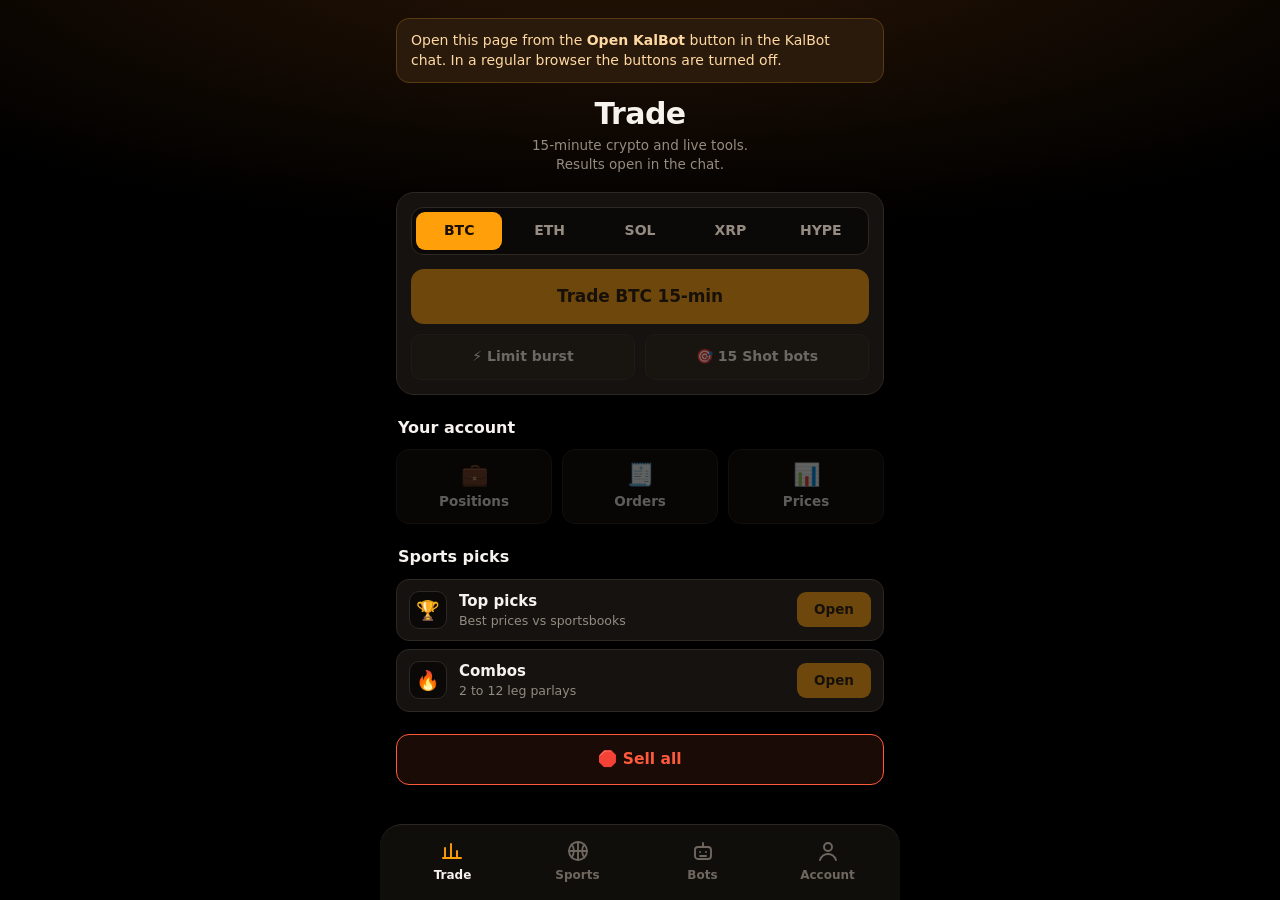
==== app.html @ fabc4f1d "Add KalBot app: dark/orange Mini App with every console action Four tabs (Trade, Sports, Bots, Accou" ====
<!doctype html>
<html lang="en">
<head>
<meta charset="utf-8">
<meta name="viewport" content="width=device-width, initial-scale=1, viewport-fit=cover">
<meta http-equiv="Content-Security-Policy" content="default-src 'self'; script-src 'self' https://telegram.org/js/telegram-web-app.js; connect-src 'self'; img-src 'self' data:; style-src 'self' 'unsafe-inline'; object-src 'none'; base-uri 'self'; form-action 'self'">
<meta name="theme-color" content="#0c0a08">
<meta name="robots" content="noindex">
<title>KalBot</title>
<link rel="icon" href="kalbot-icon.svg">
<link rel="stylesheet" href="app.css?v=1">
<script src="https://telegram.org/js/telegram-web-app.js?64"></script>
</head>
<body>
<!-- Every button sends a KalBot command to the bot through Telegram.WebApp.sendData; the bot runs it
     exactly as if it were typed and replies in the chat. This page holds no account data or keys. -->
<div class="app">
  <p class="outside" id="outside" hidden>Open this page from the <b>Open KalBot</b> button in the KalBot chat. In a regular browser the buttons are turned off.</p>

  <!-- TRADE -->
  <section class="view" id="view-trade" data-view="trade">
    <header class="head">
      <h1>Trade</h1>
      <p>15-minute crypto and live tools. Results open in the chat.</p>
    </header>

    <div class="card coin-card">
      <div class="seg" role="tablist" aria-label="Coin" id="coin-seg"></div>
      <button class="cta" data-cmd-template="/trade {coin}" id="trade-cta">Trade BTC 15-min</button>
      <div class="pair">
        <button class="btn" data-cmd-template="/burst {coin}">⚡ Limit burst</button>
        <button class="btn" data-cmd-template="/shot {coin}" data-coins="BTC ETH SOL XRP">🎯 15 Shot bots</button>
      </div>
    </div>

    <h2 class="sub">Your account</h2>
    <div class="stats">
      <button class="stat" data-cmd="/positions"><span class="stat-ico">💼</span>Positions</button>
      <button class="stat" data-cmd="/orders"><span class="stat-ico">🧾</span>Orders</button>
      <button class="stat" data-cmd="/board"><span class="stat-ico">📊</span>Prices</button>
    </div>

    <h2 class="sub">Sports picks</h2>
    <ul class="list">
      <li class="row"><span class="ico">🏆</span><span class="txt"><b>Top picks</b><small>Best prices vs sportsbooks</small></span><button class="go" data-cmd="/picks">Open</button></li>
      <li class="row"><span class="ico">🔥</span><span class="txt"><b>Combos</b><small>2 to 12 leg parlays</small></span><button class="go" data-cmd="/combos">Open</button></li>
    </ul>

    <button class="stop" data-sheet="sellall">🛑 Sell all</button>
  </section>

  <!-- SPORTS -->
  <section class="view" id="view-sports" data-view="sports" hidden>
    <header class="head">
      <h1>Sports</h1>
      <p>Find a game, follow live tennis, or check edges.</p>
    </header>
    <div class="seg wide" role="tablist" aria-label="Sports section">
      <button class="on" data-pane="games">Games</button>
      <button data-pane="live">Live</button>
      <button data-pane="edges">Edges</button>
    </div>
    <ul class="list pane" data-pane-body="games">
      <li class="row"><span class="ico">🏈</span><span class="txt"><b>NFL</b><small>Games and prices</small></span><button class="go" data-cmd="/games nfl">Open</button></li>
      <li class="row"><span class="ico">🎓</span><span class="txt"><b>College football</b><small>Games and prices</small></span><button class="go" data-cmd="/games ncaaf">Open</button></li>
      <li class="row"><span class="ico">🥊</span><span class="txt"><b>UFC</b><small>Fights and prices</small></span><button class="go" data-cmd="/games ufc">Open</button></li>
      <li class="row"><span class="ico">🎾</span><span class="txt"><b>Tennis</b><small>Matches and prices</small></span><button class="go" data-cmd="/games tennis">Open</button></li>
      <li class="row"><span class="ico">🏏</span><span class="txt"><b>Cricket</b><small>Matches and prices</small></span><button class="go" data-cmd="/games cricket">Open</button></li>
      <li class="row"><span class="ico">🎯</span><span class="txt"><b>Long shots</b><small>Cheap sides across sports</small></span><button class="go" data-cmd="/longshots all">Open</button></li>
    </ul>
    <ul class="list pane" data-pane-body="live" hidden>
      <li class="row"><span class="ico">🔴</span><span class="txt"><b>Live tennis</b><small>Scores and player stats</small></span><button class="go" data-cmd="/live">Open</button></li>
      <li class="row"><span class="ico">🔔</span><span class="txt"><b>Following</b><small>Matches you get updates for</small></span><button class="go" data-cmd="/follow">Open</button></li>
      <li class="row"><span class="ico">🗂️</span><span class="txt"><b>Draws</b><small>Tournament brackets</small></span><button class="go" data-cmd="/draw">Open</button></li>
    </ul>
    <ul class="list pane" data-pane-body="edges" hidden>
      <li class="row"><span class="ico">📈</span><span class="txt"><b>NFL edges</b><small>Kalshi vs sportsbook odds</small></span><button class="go" data-cmd="/edges nfl">Open</button></li>
      <li class="row"><span class="ico">📈</span><span class="txt"><b>UFC edges</b><small>Kalshi vs sportsbook odds</small></span><button class="go" data-cmd="/edges ufc">Open</button></li>
      <li class="row"><span class="ico">📈</span><span class="txt"><b>Tennis edges</b><small>Kalshi vs sportsbook odds</small></span><button class="go" data-cmd="/edges tennis">Open</button></li>
    </ul>
    <button class="stop" data-sheet="sellall">🛑 Sell all</button>
  </section>

  <!-- BOTS -->
  <section class="view" id="view-bots" data-view="bots" hidden>
    <header class="head">
      <h1>Bots</h1>
      <p>Automation you review and arm. Stop any of them from here.</p>
    </header>
    <ul class="list">
      <li class="row"><span class="ico">⚡</span><span class="txt"><b>Limit burst</b><small>1 to 8 timed limit orders</small></span><button class="go" data-cmd="/burst BTC">Set up</button></li>
      <li class="row"><span class="ico">⏱</span><span class="txt"><b>Burst status</b><small>Progress, stop or check outcome</small></span><button class="go ghost" data-cmd="/burst status">Status</button></li>
      <li class="row"><span class="ico">🎯</span><span class="txt"><b>15 Shot bots</b><small>15 Up or Down bots, one stake</small></span><button class="go" data-cmd="/shot BTC">Set up</button></li>
      <li class="row"><span class="ico">⏱</span><span class="txt"><b>Shot status</b><small>Every bot's attempts and fills</small></span><button class="go ghost" data-cmd="/shot status">Status</button></li>
      <li class="row"><span class="ico">🤖</span><span class="txt"><b>Market makers</b><small>Quote both sides of a market</small></span><button class="go" data-cmd="/mm list">Open</button></li>
      <li class="row"><span class="ico">🔒</span><span class="txt"><b>Profit exits</b><small>Automatic take-profit sells</small></span><button class="go" data-cmd="/lock">Open</button></li>
      <li class="row"><span class="ico">🔔</span><span class="txt"><b>Alerts</b><small>New price edges sent to you</small></span><button class="go" data-cmd="/alerts">Open</button></li>
    </ul>
    <button class="stop" data-sheet="sellall">🛑 Sell all</button>
  </section>

  <!-- ACCOUNT -->
  <section class="view" id="view-account" data-view="account" hidden>
    <header class="head">
      <h1>Account</h1>
      <p>Balance, limits and help.</p>
    </header>
    <div class="stats">
      <button class="stat" data-cmd="/balance"><span class="stat-ico">💰</span>Balance</button>
      <button class="stat" data-cmd="/plan"><span class="stat-ico">⭐</span>Plan</button>
      <button class="stat" data-cmd="/caps"><span class="stat-ico">🛡️</span>Caps</button>
    </div>
    <ul class="list">
      <li class="row"><span class="ico">🔑</span><span class="txt"><b>Connect Kalshi</b><small>Link your Kalshi API key</small></span><button class="go" data-cmd="/connect">Connect</button></li>
      <li class="row"><span class="ico">🟢</span><span class="txt"><b>Classic console</b><small>The tabbed console in the chat</small></span><button class="go ghost" data-cmd="/menu">Open</button></li>
      <li class="row"><span class="ico">❓</span><span class="txt"><b>Help</b><small>Every command</small></span><button class="go ghost" data-cmd="/help">Open</button></li>
      <li class="row"><span class="ico">📜</span><span class="txt"><b>Terms</b><small>Service terms</small></span><button class="go ghost" data-cmd="/terms">Open</button></li>
    </ul>
    <button class="stop" data-sheet="sellall">🛑 Sell all</button>
  </section>

  <nav class="tabs" aria-label="Sections">
    <button class="tab on" data-tab="trade"><svg viewBox="0 0 24 24" aria-hidden="true"><path d="M4 19V9m6 10V5m6 14v-7m4 7H2" /></svg>Trade</button>
    <button class="tab" data-tab="sports"><svg viewBox="0 0 24 24" aria-hidden="true"><circle cx="12" cy="12" r="9" /><path d="M12 3v18M3 12h18M5.6 5.6c3 3 3 9.8 0 12.8m12.8-12.8c-3 3-3 9.8 0 12.8" /></svg>Sports</button>
    <button class="tab" data-tab="bots"><svg viewBox="0 0 24 24" aria-hidden="true"><rect x="4" y="8" width="16" height="12" rx="3" /><path d="M12 8V4m-3 9h.01M15 13h.01M9 17h6" /></svg>Bots</button>
    <button class="tab" data-tab="account"><svg viewBox="0 0 24 24" aria-hidden="true"><circle cx="12" cy="8" r="4" /><path d="M4 21c1.5-4 4.5-6 8-6s6.5 2 8 6" /></svg>Account</button>
  </nav>
</div>

<!-- Sell all sheet: the second tap sells immediately, as in the chat panel. -->
<div class="sheet" id="sheet-sellall" hidden>
  <div class="sheet-body" role="dialog" aria-modal="true" aria-labelledby="sellall-title">
    <h2 id="sellall-title">Sell all</h2>
    <p>Cancels your resting orders in that category and sells what you hold there at the bid, never more than 5¢ below it. <b>One tap sells immediately.</b></p>
    <div class="grid" id="sellall-grid"></div>
    <button class="stop solid" data-cmd="/sellall all">🛑 Everything: all markets and stop KalBot's bots</button>
    <button class="btn" data-close>Cancel</button>
  </div>
</div>

<script src="app.js?v=1"></script>
</body>
</html>
---- app.css ----
/* KalBot Mini App: black with warm-ember cards and one orange accent, after the reference layout. */
:root {
  --bg: #000000;
  --glow: #2a1606;
  --card: #15120f;
  --card-hi: #1e1a16;
  --line: #2e2823;
  --ink: #f6f2ed;
  --muted: #958b81;
  --orange: #ff9f0a;
  --orange-ink: #1a0f00;
  --stop: #ff5a3c;
  --radius-lg: 18px;
  --radius-md: 13px;
  --radius-sm: 10px;
  --safe-b: env(safe-area-inset-bottom, 0px);
  font-family: -apple-system, BlinkMacSystemFont, "SF Pro Text", "Segoe UI", Roboto, system-ui, sans-serif;
  -webkit-text-size-adjust: 100%;
}

* { box-sizing: border-box; }
html, body { margin: 0; min-height: 100%; }
body {
  background: radial-gradient(120% 55% at 50% -8%, var(--glow) 0%, var(--bg) 62%) fixed, var(--bg);
  color: var(--ink);
  font-size: 15px;
  line-height: 1.4;
  -webkit-tap-highlight-color: transparent;
}
button { font: inherit; color: inherit; border: 0; background: none; cursor: pointer; }
button:focus-visible { outline: 2px solid var(--orange); outline-offset: 2px; }
button[disabled] { opacity: .38; cursor: not-allowed; }

.app { max-width: 520px; margin: 0 auto; padding: 18px 16px calc(96px + var(--safe-b)); }
.outside { background: #2a1a0b; border: 1px solid #5a3a12; border-radius: var(--radius-md); padding: 12px 14px; margin: 0 0 14px; color: #ffd9a3; font-size: 14px; }

.head { text-align: center; margin: 10px 0 18px; }
.head h1 { font-size: 30px; line-height: 1.1; font-weight: 800; letter-spacing: -.02em; margin: 0 0 6px; }
.head p { color: var(--muted); font-size: 13.5px; margin: 0 auto; max-width: 30ch; }

.sub { font-size: 16px; font-weight: 700; margin: 22px 2px 10px; }

.card { background: var(--card); border: 1px solid var(--line); border-radius: var(--radius-lg); padding: 14px; }

/* segmented control: orange fill marks the choice */
.seg { display: flex; gap: 4px; background: #0b0908; border: 1px solid var(--line); border-radius: 12px; padding: 4px; }
.seg button { flex: 1; padding: 9px 4px; border-radius: 9px; font-weight: 600; font-size: 14px; color: var(--muted); }
.seg button.on { background: var(--orange); color: var(--orange-ink); }
.seg.wide { margin-bottom: 14px; }

.cta { display: block; width: 100%; margin: 14px 0 10px; padding: 16px; border-radius: var(--radius-md);
       background: var(--orange); color: var(--orange-ink); font-size: 17px; font-weight: 800; letter-spacing: -.01em; }
.cta:active, .go:active, .btn:active, .stat:active { transform: scale(.98); }

.pair { display: flex; gap: 10px; }
.btn { flex: 1; padding: 12px 10px; border-radius: var(--radius-sm); background: var(--card-hi); border: 1px solid var(--line);
       font-weight: 650; font-size: 14px; }

.stats { display: grid; grid-template-columns: repeat(3, 1fr); gap: 10px; }
.stat { background: var(--card); border: 1px solid var(--line); border-radius: var(--radius-md); padding: 14px 6px 12px;
        display: flex; flex-direction: column; align-items: center; gap: 6px; font-weight: 650; font-size: 13.5px; }
.stat-ico { font-size: 22px; line-height: 1; }

.list { list-style: none; margin: 0; padding: 0; display: flex; flex-direction: column; gap: 8px; }
.row { display: flex; align-items: center; gap: 12px; background: var(--card); border: 1px solid var(--line);
       border-radius: var(--radius-md); padding: 11px 12px; }
.ico { flex: 0 0 38px; height: 38px; display: grid; place-items: center; border-radius: 10px; background: #0b0908;
       border: 1px solid var(--line); font-size: 19px; }
.txt { flex: 1; min-width: 0; display: flex; flex-direction: column; }
.txt b { font-weight: 650; font-size: 15px; }
.txt small { color: var(--muted); font-size: 12.5px; white-space: nowrap; overflow: hidden; text-overflow: ellipsis; }
.go { flex: 0 0 auto; min-width: 74px; padding: 8px 14px; border-radius: 9px; background: var(--orange);
      color: var(--orange-ink); font-weight: 750; font-size: 13.5px; }
.go.ghost { background: #ece7e1; color: #17120d; }

.stop { display: block; width: 100%; margin-top: 22px; padding: 14px; border-radius: var(--radius-md);
        border: 1.5px solid var(--stop); color: var(--stop); font-weight: 800; font-size: 15.5px; background: #1a0b07; }
.stop.solid { background: var(--stop); color: #fff; margin: 14px 0 10px; }

/* bottom tab bar */
.tabs { position: fixed; left: 50%; transform: translateX(-50%); bottom: 0; width: 100%; max-width: 520px;
        display: grid; grid-template-columns: repeat(4, 1fr); padding: 8px 10px calc(10px + var(--safe-b));
        background: rgba(18, 15, 12, .94); border-top: 1px solid var(--line); border-radius: 22px 22px 0 0;
        backdrop-filter: blur(14px); -webkit-backdrop-filter: blur(14px); }
.tab { display: flex; flex-direction: column; align-items: center; gap: 4px; padding: 6px 0; font-size: 12px;
       font-weight: 600; color: #6f675f; }
.tab svg { width: 24px; height: 24px; fill: none; stroke: currentColor; stroke-width: 1.9; stroke-linecap: round; stroke-linejoin: round; }
.tab.on { color: var(--ink); }
.tab.on svg { stroke: var(--orange); }

/* sell-all sheet */
.sheet { position: fixed; inset: 0; background: rgba(0, 0, 0, .66); display: flex; align-items: flex-end; z-index: 10; }
.sheet[hidden] { display: none; }
.sheet-body { width: 100%; max-width: 520px; margin: 0 auto; background: var(--card); border: 1px solid var(--line);
              border-bottom: 0; border-radius: 22px 22px 0 0; padding: 20px 16px calc(16px + var(--safe-b));
              animation: rise .22s ease-out; }
.sheet-body h2 { margin: 0 0 6px; font-size: 21px; }
.sheet-body p { margin: 0 0 14px; color: var(--muted); font-size: 13.5px; }
.sheet-body p b { color: var(--ink); }
.sheet-body .btn { width: 100%; }
.grid { display: grid; grid-template-columns: repeat(2, 1fr); gap: 8px; }
.grid button { background: var(--card-hi); border: 1px solid var(--line); border-radius: var(--radius-sm); padding: 12px 10px;
               font-weight: 650; text-align: left; }
@keyframes rise { from { transform: translateY(24px); opacity: .4; } to { transform: none; opacity: 1; } }
@media (prefers-reduced-motion: reduce) { .sheet-body { animation: none; } .cta:active, .go:active, .btn:active, .stat:active { transform: none; } }
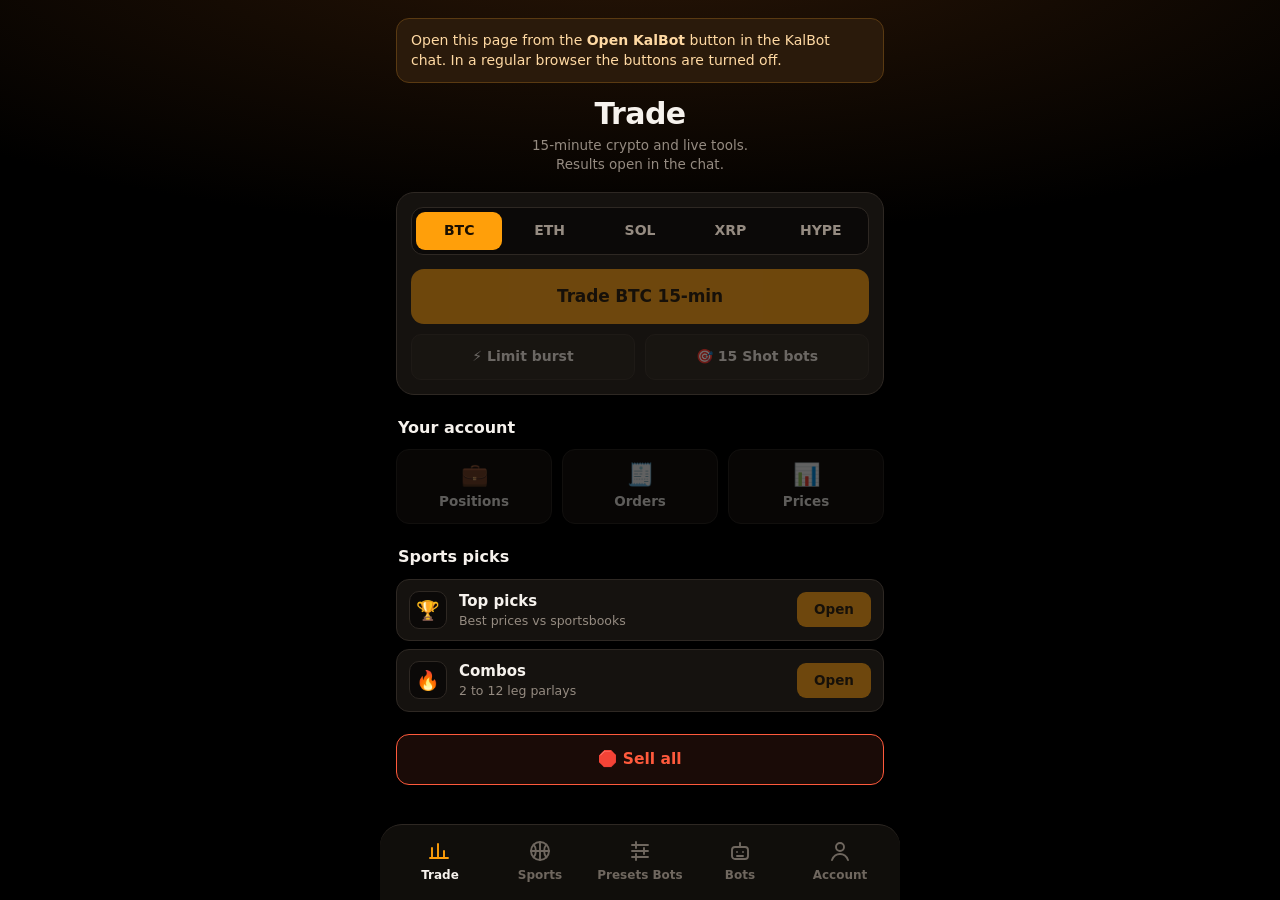
==== commit 5dc3d3a0: "Add Presets Bots tab with five maker strategy setup routes" ====
--- a/app.html
+++ b/app.html
@@ -8,7 +8,7 @@
 <meta name="robots" content="noindex">
 <title>KalBot</title>
 <link rel="icon" href="kalbot-icon.svg">
-<link rel="stylesheet" href="app.css?v=1">
+<link rel="stylesheet" href="app.css?v=4">
 <script src="https://telegram.org/js/telegram-web-app.js?64"></script>
 </head>
 <body>
@@ -81,6 +81,20 @@
     <button class="stop" data-sheet="sellall">🛑 Sell all</button>
   </section>
 
+  <!-- PRESETS BOTS -->
+  <section class="view" id="view-presets" data-view="presets" hidden>
+    <header class="head"><h1>Presets Bots</h1><p>Five maker-only strategies for BTC and ETH, 15 min or 1 hour. Review and start in the chat.</p></header>
+    <ul class="list">
+      <li class="row"><span class="ico">🤖</span><span class="txt"><b>Balanced Ladder</b><small>Three nearby levels</small></span><button class="go" data-cmd="/presets balanced">Set up</button></li>
+      <li class="row"><span class="ico">🤖</span><span class="txt"><b>Patient Wide</b><small>Two wider levels</small></span><button class="go" data-cmd="/presets patient">Set up</button></li>
+      <li class="row"><span class="ico">🤖</span><span class="txt"><b>Inventory Light</b><small>Smaller inventory, stronger skew</small></span><button class="go" data-cmd="/presets inventory">Set up</button></li>
+      <li class="row"><span class="ico">🤖</span><span class="txt"><b>Wide Ladder</b><small>Four spaced levels within your cap</small></span><button class="go" data-cmd="/presets deep">Set up</button></li>
+      <li class="row"><span class="ico">🤖</span><span class="txt"><b>Single Quote</b><small>One quote per side</small></span><button class="go" data-cmd="/presets single">Set up</button></li>
+      <li class="row"><span class="ico">⚙️</span><span class="txt"><b>All presets</b><small>Markets, settings and exposure ceiling</small></span><button class="go" data-cmd="/presets">Open</button></li>
+    </ul>
+    <p>Saved stopped. Post-only orders; stops cancel quotes and leave residual positions held. These settings are not a proven profit edge.</p>
+  </section>
+
   <!-- BOTS -->
   <section class="view" id="view-bots" data-view="bots" hidden>
     <header class="head">
@@ -122,6 +136,7 @@
   <nav class="tabs" aria-label="Sections">
     <button class="tab on" data-tab="trade"><svg viewBox="0 0 24 24" aria-hidden="true"><path d="M4 19V9m6 10V5m6 14v-7m4 7H2" /></svg>Trade</button>
     <button class="tab" data-tab="sports"><svg viewBox="0 0 24 24" aria-hidden="true"><circle cx="12" cy="12" r="9" /><path d="M12 3v18M3 12h18M5.6 5.6c3 3 3 9.8 0 12.8m12.8-12.8c-3 3-3 9.8 0 12.8" /></svg>Sports</button>
+    <button class="tab" data-tab="presets"><svg viewBox="0 0 24 24" aria-hidden="true"><path d="M4 6h16M4 12h16M4 18h16M8 3v6M16 9v6M8 15v6" /></svg>Presets Bots</button>
     <button class="tab" data-tab="bots"><svg viewBox="0 0 24 24" aria-hidden="true"><rect x="4" y="8" width="16" height="12" rx="3" /><path d="M12 8V4m-3 9h.01M15 13h.01M9 17h6" /></svg>Bots</button>
     <button class="tab" data-tab="account"><svg viewBox="0 0 24 24" aria-hidden="true"><circle cx="12" cy="8" r="4" /><path d="M4 21c1.5-4 4.5-6 8-6s6.5 2 8 6" /></svg>Account</button>
   </nav>
@@ -138,6 +153,6 @@
   </div>
 </div>
 
-<script src="app.js?v=1"></script>
+<script src="app.js?v=4"></script>
 </body>
 </html>
--- a/app.css
+++ b/app.css
@@ -79,7 +79,7 @@
 
 /* bottom tab bar */
 .tabs { position: fixed; left: 50%; transform: translateX(-50%); bottom: 0; width: 100%; max-width: 520px;
-        display: grid; grid-template-columns: repeat(4, 1fr); padding: 8px 10px calc(10px + var(--safe-b));
+        display: grid; grid-template-columns: repeat(5, minmax(0, 1fr)); padding: 8px 10px calc(10px + var(--safe-b));
         background: rgba(18, 15, 12, .94); border-top: 1px solid var(--line); border-radius: 22px 22px 0 0;
         backdrop-filter: blur(14px); -webkit-backdrop-filter: blur(14px); }
 .tab { display: flex; flex-direction: column; align-items: center; gap: 4px; padding: 6px 0; font-size: 12px;
